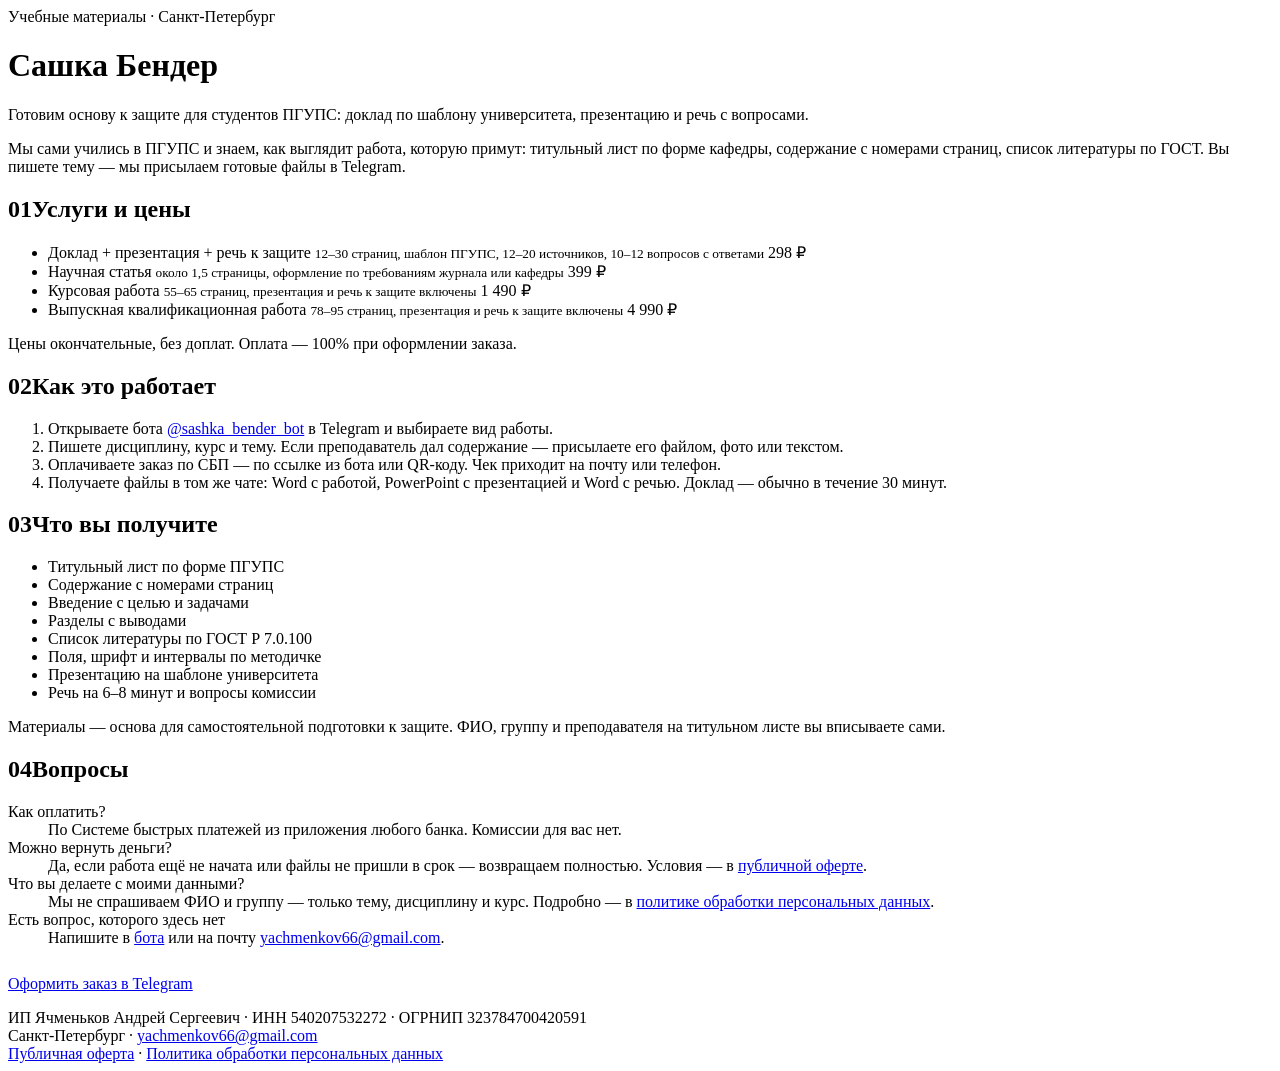
==== index.html @ 72374c10 "Сайт: index.html" ====
<!doctype html>
<html lang="ru">
<head>
<meta charset="utf-8">
<meta name="viewport" content="width=device-width, initial-scale=1">
<title>Сашка Бендер — доклады к защите для студентов ПГУПС</title>
<meta name="description" content="Подготовка учебных материалов для студентов ПГУПС: доклад по шаблону университета, презентация и речь к защите. Оплата по СБП, выдача файлов в Telegram.">
<link rel="preconnect" href="https://fonts.googleapis.com">
<link rel="preconnect" href="https://fonts.gstatic.com" crossorigin>
<link href="https://fonts.googleapis.com/css2?family=PT+Sans:wght@400;700&family=PT+Serif:wght@400;700&display=swap" rel="stylesheet">
<link rel="stylesheet" href="style.css">
</head>
<body>
<div class="page">

<header class="masthead">
  <div class="kicker">Учебные материалы · Санкт-Петербург</div>
  <h1>Сашка Бендер</h1>
  <p>Готовим основу к защите для студентов ПГУПС: доклад по шаблону университета, презентацию и речь с вопросами.</p>
</header>

<p class="lead">Мы сами учились в ПГУПС и знаем, как выглядит работа, которую примут: титульный лист по форме кафедры, содержание с номерами страниц, список литературы по ГОСТ. Вы пишете тему — мы присылаем готовые файлы в Telegram.</p>

<h2><span class="no">01</span>Услуги и цены</h2>
<ul class="price">
  <li><span class="name">Доклад + презентация + речь к защите
      <small>12–30 страниц, шаблон ПГУПС, 12–20 источников, 10–12 вопросов с ответами</small></span>
      <span class="dots"></span><span class="sum">298 ₽</span></li>
  <li><span class="name">Научная статья
      <small>около 1,5 страницы, оформление по требованиям журнала или кафедры</small></span>
      <span class="dots"></span><span class="sum">399 ₽</span></li>
  <li><span class="name">Курсовая работа
      <small>55–65 страниц, презентация и речь к защите включены</small></span>
      <span class="dots"></span><span class="sum">1 490 ₽</span></li>
  <li><span class="name">Выпускная квалификационная работа
      <small>78–95 страниц, презентация и речь к защите включены</small></span>
      <span class="dots"></span><span class="sum">4 990 ₽</span></li>
</ul>
<p class="note">Цены окончательные, без доплат. Оплата — 100% при оформлении заказа.</p>

<h2><span class="no">02</span>Как это работает</h2>
<ol class="steps">
  <li>Открываете бота <a href="https://t.me/sashka_bender_bot">@sashka_bender_bot</a> в Telegram и выбираете вид работы.</li>
  <li>Пишете дисциплину, курс и тему. Если преподаватель дал содержание — присылаете его файлом, фото или текстом.</li>
  <li>Оплачиваете заказ по СБП — по ссылке из бота или QR-коду. Чек приходит на почту или телефон.</li>
  <li>Получаете файлы в том же чате: Word с работой, PowerPoint с презентацией и Word с речью. Доклад — обычно в течение 30 минут.</li>
</ol>

<h2><span class="no">03</span>Что вы получите</h2>
<ul class="inside">
  <li>Титульный лист по форме ПГУПС</li>
  <li>Содержание с номерами страниц</li>
  <li>Введение с целью и задачами</li>
  <li>Разделы с выводами</li>
  <li>Список литературы по ГОСТ Р 7.0.100</li>
  <li>Поля, шрифт и интервалы по методичке</li>
  <li>Презентацию на шаблоне университета</li>
  <li>Речь на 6–8 минут и вопросы комиссии</li>
</ul>
<p class="note">Материалы — основа для самостоятельной подготовки к защите. ФИО, группу и преподавателя на титульном листе вы вписываете сами.</p>

<h2><span class="no">04</span>Вопросы</h2>
<dl class="faq">
  <dt>Как оплатить?</dt>
  <dd>По Системе быстрых платежей из приложения любого банка. Комиссии для вас нет.</dd>
  <dt>Можно вернуть деньги?</dt>
  <dd>Да, если работа ещё не начата или файлы не пришли в срок — возвращаем полностью. Условия — в <a href="oferta.html">публичной оферте</a>.</dd>
  <dt>Что вы делаете с моими данными?</dt>
  <dd>Мы не спрашиваем ФИО и группу — только тему, дисциплину и курс. Подробно — в <a href="privacy.html">политике обработки персональных данных</a>.</dd>
  <dt>Есть вопрос, которого здесь нет</dt>
  <dd>Напишите в <a href="https://t.me/sashka_bender_bot">бота</a> или на почту <a href="mailto:yachmenkov66@gmail.com">yachmenkov66@gmail.com</a>.</dd>
</dl>

<p style="margin-top:28px"><a class="cta" href="https://t.me/sashka_bender_bot">Оформить заказ в Telegram</a></p>

<footer>
  ИП Ячменьков Андрей Сергеевич · ИНН 540207532272 · ОГРНИП 323784700420591<br>
  Санкт-Петербург · <a href="mailto:yachmenkov66@gmail.com">yachmenkov66@gmail.com</a><br>
  <a href="oferta.html">Публичная оферта</a> · <a href="privacy.html">Политика обработки персональных данных</a>
</footer>

</div>
</body>
</html>
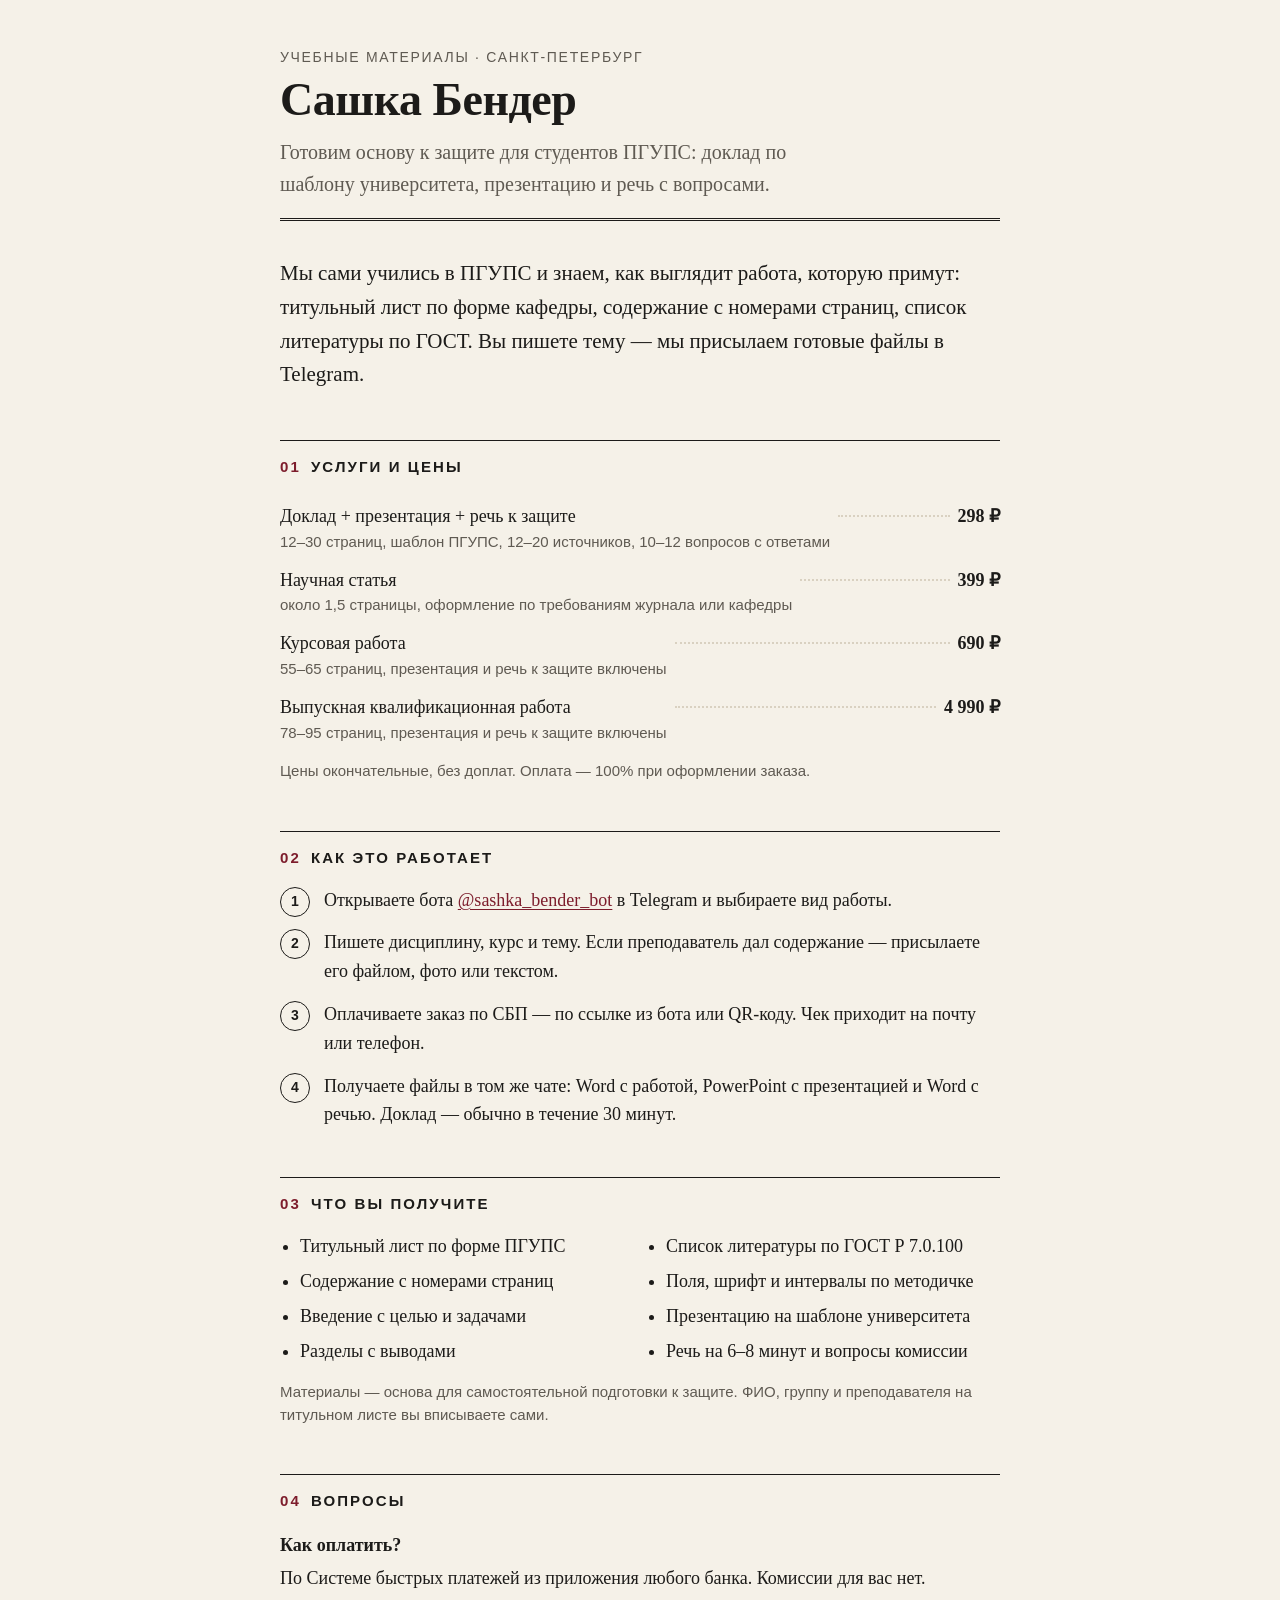
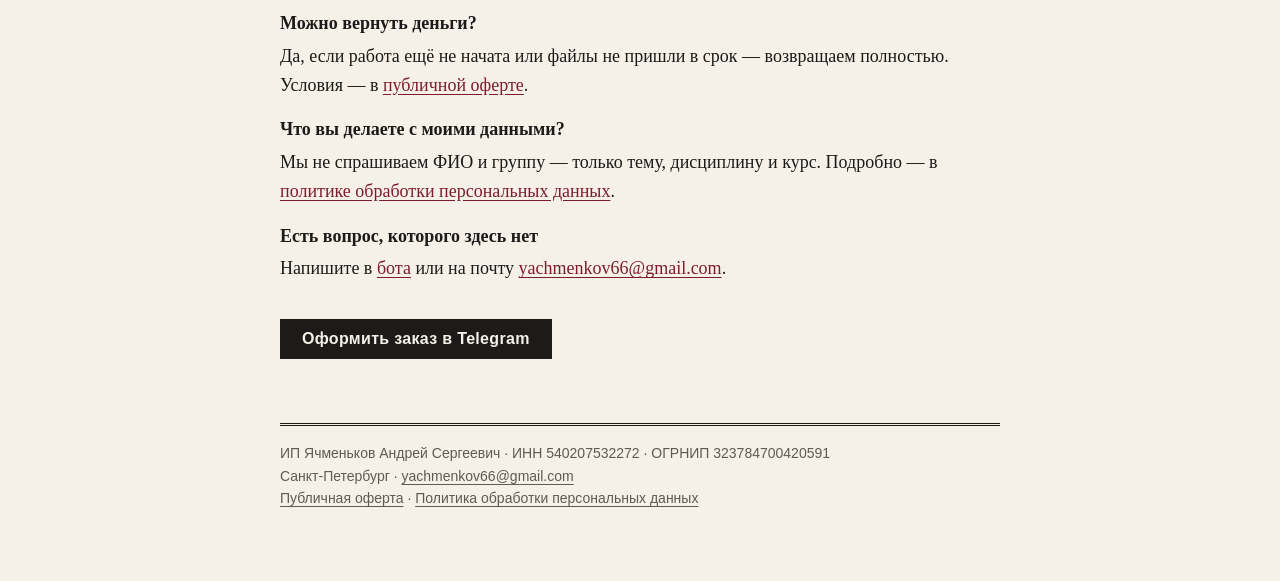
==== commit 1cbd9615: "Курсовая — 690 ₽ Co-Authored-By: Claude Opus 5.5 (1M context) <noreply@anthropic.com>" ====
--- a/index.html
+++ b/index.html
@@ -31,7 +31,7 @@
       <span class="dots"></span><span class="sum">399 ₽</span></li>
   <li><span class="name">Курсовая работа
       <small>55–65 страниц, презентация и речь к защите включены</small></span>
-      <span class="dots"></span><span class="sum">1 490 ₽</span></li>
+      <span class="dots"></span><span class="sum">690 ₽</span></li>
   <li><span class="name">Выпускная квалификационная работа
       <small>78–95 страниц, презентация и речь к защите включены</small></span>
       <span class="dots"></span><span class="sum">4 990 ₽</span></li>
--- a/style.css
+++ b/style.css
@@ -0,0 +1,79 @@
+:root {
+  --paper: #f5f1e8;
+  --ink: #1c1b19;
+  --muted: #5f5a52;
+  --rule: #d9d1c1;
+  --accent: #7d1d2c;
+  --serif: "PT Serif", Georgia, serif;
+  --sans: "PT Sans", "Helvetica Neue", Arial, sans-serif;
+}
+* { box-sizing: border-box; }
+html { -webkit-text-size-adjust: 100%; }
+body {
+  margin: 0;
+  background: var(--paper);
+  color: var(--ink);
+  font: 18px/1.6 var(--serif);
+}
+.page { max-width: 760px; margin: 0 auto; padding: 48px 20px 72px; }
+a { color: var(--accent); text-underline-offset: 3px; }
+
+header.masthead { border-bottom: 3px double var(--ink); padding-bottom: 18px; margin-bottom: 36px; }
+.masthead .kicker { font: 14px/1.3 var(--sans); letter-spacing: .12em; text-transform: uppercase; color: var(--muted); }
+.masthead h1 { font-size: 46px; line-height: 1.05; margin: 10px 0 12px; letter-spacing: -.01em; }
+.masthead p { margin: 0; font-size: 20px; color: var(--muted); max-width: 560px; }
+
+h2 {
+  font-size: 15px; font-family: var(--sans); letter-spacing: .14em; text-transform: uppercase;
+  margin: 48px 0 16px; padding-top: 14px; border-top: 1px solid var(--ink);
+}
+h2 .no { color: var(--accent); margin-right: 10px; }
+
+.lead { font-size: 21px; }
+
+/* прайс как «содержание» в курсовой — с отточиями */
+.price { list-style: none; padding: 0; margin: 0; }
+.price li { display: flex; align-items: baseline; gap: 8px; padding: 7px 0; }
+.price .name { flex: 0 1 auto; }
+.price .name small { display: block; font: 15px/1.4 var(--sans); color: var(--muted); }
+.price .dots { flex: 1 1 40px; border-bottom: 2px dotted var(--rule); transform: translateY(-5px); min-width: 24px; }
+.price .sum { flex: 0 0 auto; font-weight: 700; white-space: nowrap; }
+.note { font: 15px/1.5 var(--sans); color: var(--muted); margin-top: 10px; }
+
+ol.steps { padding-left: 0; list-style: none; counter-reset: s; margin: 0; }
+ol.steps li { counter-increment: s; position: relative; padding-left: 44px; margin: 0 0 14px; }
+ol.steps li::before {
+  content: counter(s); position: absolute; left: 0; top: 1px; width: 28px; height: 28px;
+  border: 1.5px solid var(--ink); border-radius: 50%; font: 700 14px/26px var(--sans); text-align: center;
+}
+
+.inside { columns: 2; column-gap: 32px; padding-left: 20px; margin: 0; }
+.inside li { break-inside: avoid; margin-bottom: 6px; }
+
+dl.faq dt { font-weight: 700; margin-top: 16px; }
+dl.faq dd { margin: 4px 0 0; }
+
+.cta {
+  display: inline-block; margin-top: 8px; padding: 12px 22px; background: var(--ink); color: var(--paper);
+  font: 700 16px/1 var(--sans); text-decoration: none; letter-spacing: .02em;
+}
+.cta:hover { background: var(--accent); }
+
+footer { margin-top: 64px; padding-top: 16px; border-top: 3px double var(--ink); font: 14px/1.6 var(--sans); color: var(--muted); }
+footer a { color: var(--muted); }
+
+/* документы */
+.doc h1 { font-size: 30px; line-height: 1.2; margin: 0 0 6px; }
+.doc .meta { font: 14px var(--sans); color: var(--muted); margin-bottom: 28px; }
+.doc h3 { font-size: 18px; margin: 28px 0 8px; }
+.doc p, .doc li { font-size: 17px; }
+.back { font: 15px var(--sans); }
+
+@media (max-width: 600px) {
+  body { font-size: 17px; }
+  .page { padding: 28px 16px 48px; }
+  .masthead h1 { font-size: 34px; }
+  .masthead p, .lead { font-size: 18px; }
+  .inside { columns: 1; }
+  .price .sum { font-size: 17px; }
+}
